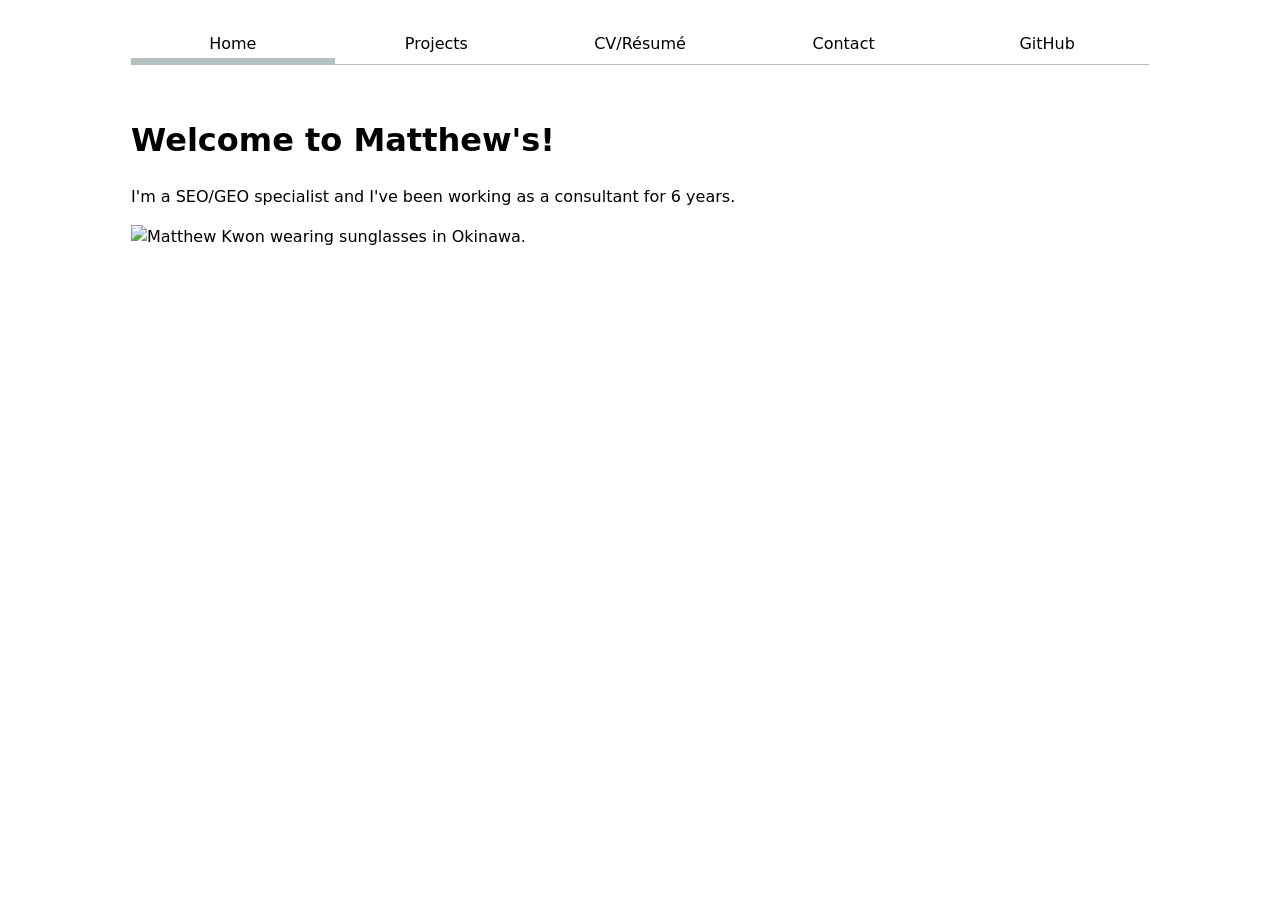
==== index.html @ 4aa146e0 "contact css applied" ====
<!DOCTYPE html>
<html lang="en">
<head>
    <meta charset="UTF-8">
    <meta name="viewport" content="width=device-width, initial-scale=1.0">
    <title>Matthew Kwon: Personal site and portfolio</title>
    <link rel="stylesheet" href="style.css">
</head>
<body>
    <nav>
        <ul>
            <li><a class="current" href="/">Home</a></li>
            <li><a href="./projects/index.html">Projects</a></li>
            <li><a href="./cv-resume/index.html">CV/Résumé</a></li>
            <li><a href="./contact/index.html">Contact</a></li>
            <li><a href="https://github.com/Matthew-Kwon/portfolio" target="_blank">GitHub</a></li>
        </ul>
    </nav>
    <h1> Welcome to Matthew's! </h1>
    <p> I'm a SEO/GEO specialist and I've been working as a consultant for 6 years.</p>
    <img src="images/my_profile_image.jpeg" alt="Matthew Kwon wearing sunglasses in Okinawa." width="400">
</body>
</html>
---- style.css ----
body {
    /* Set line height to 1.5 times the font size
    
        and use the OS's UI font as the website font
        */
    font: 100%/1.5 system-ui;
    max-width: 100ch;
    margin-inline: auto;
    padding: 1em;
}

nav ul,
nav li {
    display: contents;
}
nav {
    display: flex;
    margin-bottom: 5ch ;
    border-bottom-width: 1px;
    border-bottom-style: solid;
    border-bottom-color: oklch(80% 3% 200);
}
nav a {
    flex: 1;
    text-decoration: none;
    color: inherit;
    text-align: center;
    padding: 0.5em;
}
nav a.current {
    border-bottom: 0.4em solid oklch(80% 3% 200);
    padding-bottom: 0.1em;
}

:root{
    --color-accent: oklch(65% 50% 270);
    accent-color: var(--color-accent);
}

nav a:hover{
    border-bottom: 0.4em solid var(--color-accent);
    padding-bottom: 0.1em;
    background-color: oklch(from var(--color-accent) 95% 5% h);
}

input,
textarea,
button {
    font: inherit;
    width: 100%;
    box-sizing: border-box;
}

input,
textarea,
button,
label {
    display: block;
}

label {
    margin-block: 1em;
}

form {
    display: grid;
    grid-template-columns: auto 1fr;
}

form label {
    display: grid;
    grid-template-columns: subgrid;
    grid-column: 1 / -1;
}

form button {
    grid-column: 1 / -1;
}
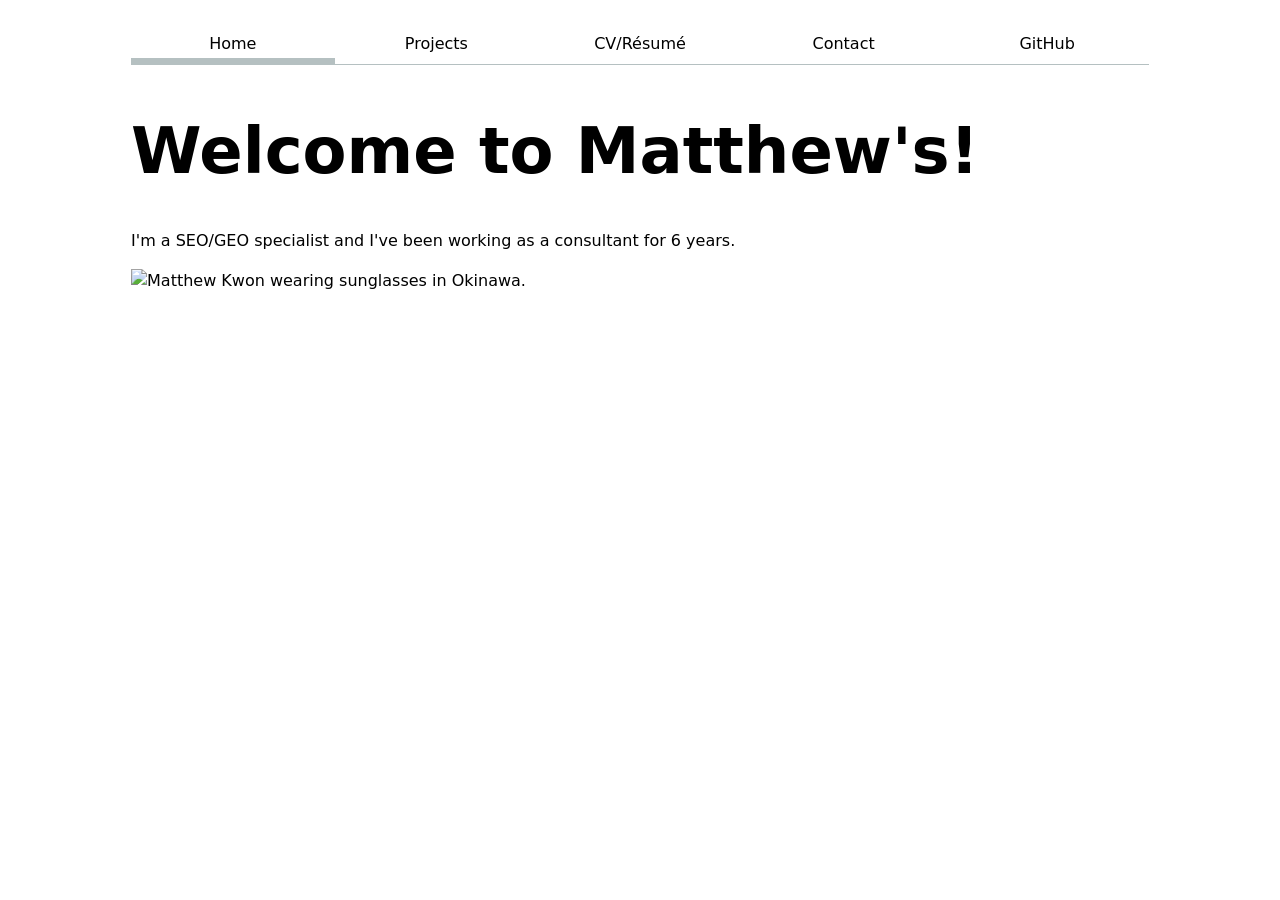
==== commit 3cd2b3ef: "Fixed home anchor tag" ====
--- a/index.html
+++ b/index.html
@@ -9,7 +9,7 @@
 <body>
     <nav>
         <ul>
-            <li><a class="current" href="/">Home</a></li>
+            <li><a class="current" href="./index.html">Home</a></li>
             <li><a href="./projects/index.html">Projects</a></li>
             <li><a href="./cv-resume/index.html">CV/Résumé</a></li>
             <li><a href="./contact/index.html">Contact</a></li>
--- a/style.css
+++ b/style.css
@@ -75,4 +75,69 @@
 
 form button {
     grid-column: 1 / -1;
+}
+
+.projects {
+    display: grid;
+    grid-template-columns: repeat(auto-fill, minmax(15em, 1fr));
+    gap: 1em;
+}
+
+.projects article {
+    display: grid;
+    grid-template-rows: subgrid;
+    grid-row: span 3;
+}
+
+.projects h2 {
+    margin: 0;
+}
+
+h1 {
+    font-size: 400%;
+}
+
+h1, h2, h3, h4, h5, h6 {
+    line-height: 1.1;
+    text-wrap: balance;
+}
+
+main section h2 {
+    color: var(--color-accent);
+    border-bottom: 1px solid oklch(80% 3% 200);
+    padding-bottom: 0.2em;
+    margin-top: 2em;
+}
+
+main article {
+    margin-block: 1.5em;
+}
+
+main article h3 {
+    margin: 0;
+}
+
+main article header p {
+    margin: 0.25em 0 0;
+    color: oklch(45% 3% 200);
+    font-size: 90%;
+}
+
+main ul {
+    padding-left: 1.2em;
+}
+
+main li {
+    margin-block: 0.5em;
+}
+
+main header img {
+    display: block;
+    margin-block: 0.75em;
+    max-width: 100%;
+    height: auto;
+}
+
+main a {
+    color: var(--color-accent);
 }
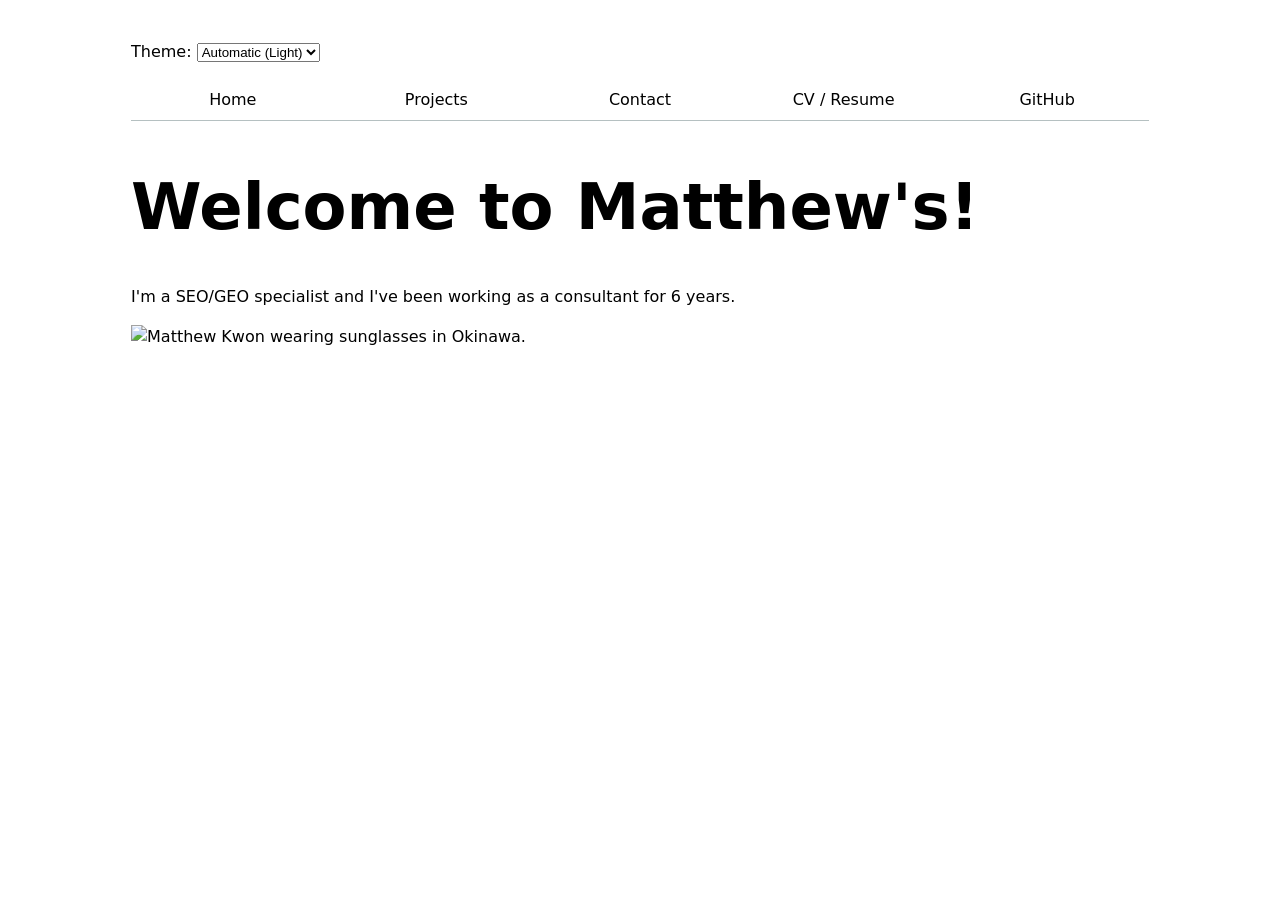
==== commit 79d34b39: "Javascript" ====
--- a/index.html
+++ b/index.html
@@ -5,17 +5,9 @@
     <meta name="viewport" content="width=device-width, initial-scale=1.0">
     <title>Matthew Kwon: Personal site and portfolio</title>
     <link rel="stylesheet" href="style.css">
+    <script type="module" src="global.js"></script>
 </head>
 <body>
-    <nav>
-        <ul>
-            <li><a class="current" href="./index.html">Home</a></li>
-            <li><a href="./projects/index.html">Projects</a></li>
-            <li><a href="./cv-resume/index.html">CV/Résumé</a></li>
-            <li><a href="./contact/index.html">Contact</a></li>
-            <li><a href="https://github.com/Matthew-Kwon/portfolio" target="_blank">GitHub</a></li>
-        </ul>
-    </nav>
     <h1> Welcome to Matthew's! </h1>
     <p> I'm a SEO/GEO specialist and I've been working as a consultant for 6 years.</p>
     <img src="images/my_profile_image.jpeg" alt="Matthew Kwon wearing sunglasses in Okinawa." width="400">
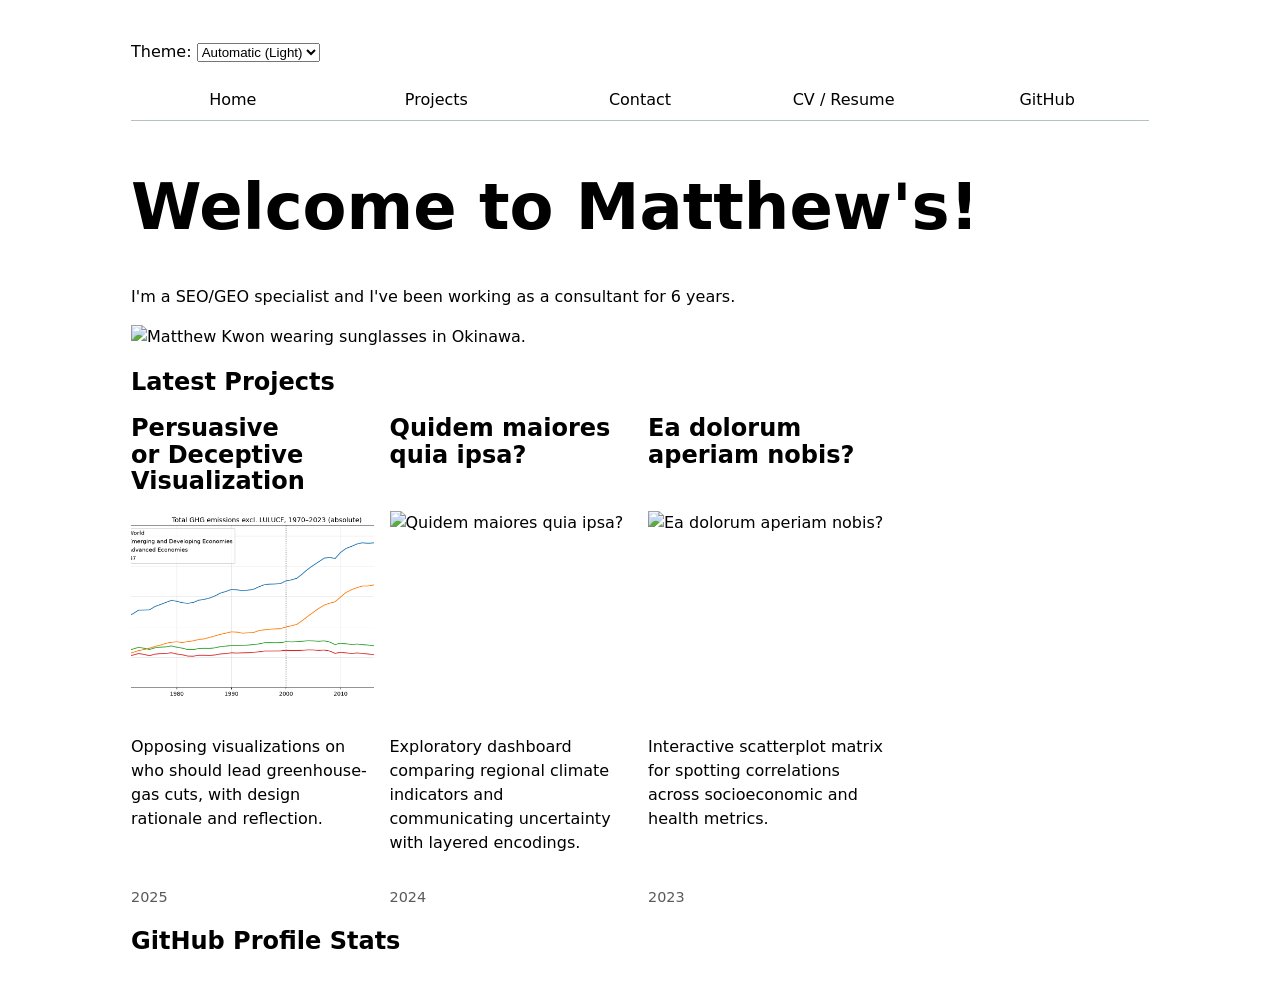
==== commit c388dcc1: "appllied JSON" ====
--- a/index.html
+++ b/index.html
@@ -6,10 +6,19 @@
     <title>Matthew Kwon: Personal site and portfolio</title>
     <link rel="stylesheet" href="style.css">
     <script type="module" src="global.js"></script>
+    <script type="module" src="index.js" defer></script>
 </head>
 <body>
     <h1> Welcome to Matthew's! </h1>
     <p> I'm a SEO/GEO specialist and I've been working as a consultant for 6 years.</p>
     <img src="images/my_profile_image.jpeg" alt="Matthew Kwon wearing sunglasses in Okinawa." width="400">
+
+    <h2>Latest Projects</h2>
+    <div class="projects">
+        <!-- Dynamically added content will appear here -->
+    </div>
+
+    <h2>GitHub Profile Stats</h2>
+    <div id="profile-stats"></div>
 </body>
-</html>+</html>
--- a/style.css
+++ b/style.css
@@ -80,18 +80,32 @@
 .projects {
     display: grid;
     grid-template-columns: repeat(auto-fill, minmax(15em, 1fr));
+    /* title / image / description / year — fixed image row so large PNGs can't blow the grid */
+    grid-auto-rows: auto 12em auto auto;
     gap: 1em;
 }
 
 .projects article {
     display: grid;
     grid-template-rows: subgrid;
-    grid-row: span 3;
+    grid-row: span 4;
 }
 
-.projects h2 {
+.projects h2,
+.projects h3 {
     margin: 0;
 }
+
+.projects .project-year {
+    display: block;
+    font-size: 0.9em;
+    color: color-mix(in oklch, CanvasText 65%, transparent);
+}
+
+.projects article > * {
+    min-width: 0;
+}
+
 
 h1 {
     font-size: 400%;
@@ -140,4 +154,46 @@
 
 main a {
     color: var(--color-accent);
-}+}
+
+.projects img {
+    width: 100%;
+    max-width: 100%;
+    height: 100%;
+    object-fit: cover;
+    object-position: top center;
+    display: block;
+}
+
+.projects h2 a,
+.projects p a {
+    color: inherit;
+    text-decoration: none;
+}
+
+.projects h2 a:hover,
+.projects p a:hover {
+    color: var(--color-accent);
+}
+
+#profile-stats {
+    margin-block: 1em;
+}
+
+#profile-stats dl {
+    display: grid;
+    grid-template-columns: repeat(4, 1fr);
+    gap: 0.5em 1em;
+    margin: 0;
+}
+
+#profile-stats dt {
+    grid-row: 1;
+    font-weight: 600;
+}
+
+#profile-stats dd {
+    grid-row: 2;
+    margin: 0;
+}
+
